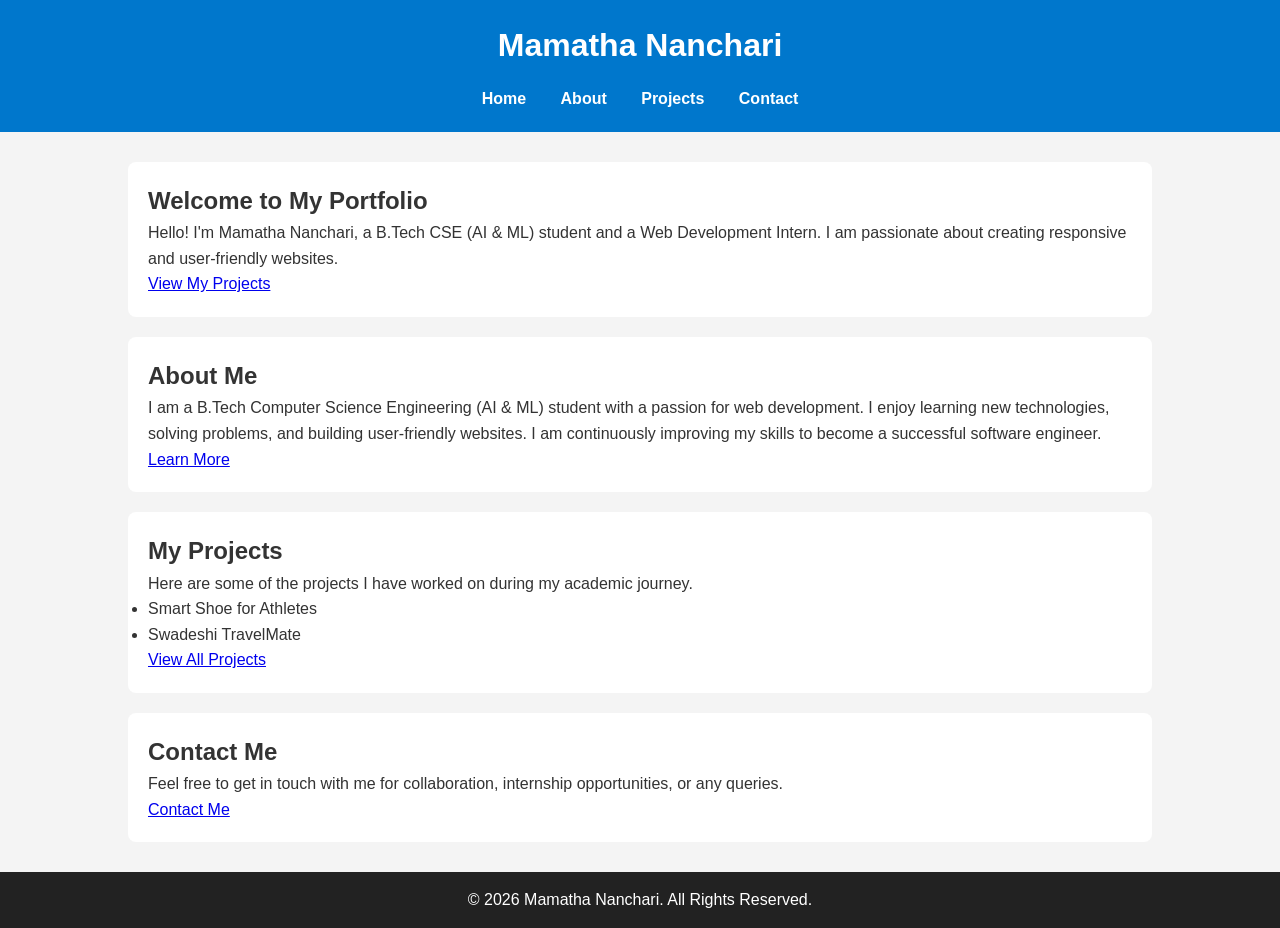
==== index.html @ 8ef8a7d9 "Initial portfolio website" ====
<!DOCTYPE html>
<html lang="en">
<head>
    <meta charset="UTF-8">
    <meta name="viewport" content="width=device-width, initial-scale=1.0">
    <meta name="description" content="Personal Portfolio Website of Mamatha Nanchari">
    <meta name="keywords" content="Portfolio, HTML5, CSS3, Web Development, Student">
    <meta name="author" content="Mamatha Nanchari">
    <title>Mamatha Nanchari | Portfolio</title>
    <link rel="stylesheet" href="css/style.css">
</head>
<body>
    <header>
        <h1>Mamatha Nanchari</h1>
        <nav aria-label="Main Navigation">
        <a href="index.html" aria-label="Go to Home page">Home</a>
        <a href="about.html" aria-label="Go to About page">About</a>
        <a href="projects.html" aria-label="Go to Projects page">Projects</a>
        <a href="contact.html" aria-label="Go to Contact page">Contact</a>
        </nav>                                                                                                                                                                                                                                                                                                                                                                                                                                                                                                                                                                                                                                                                                                                                                                                                                                                                                                                                                                                                                                                                                                                                                                                                                                                                                                                                                                                                                                                                                                                                                                                                                                                                                                                                                                                                                                                                                                                                                                                                                                                                                                                                                                                                                                                                                                                                                                                                                                                                                                                                                                                                                                                                                                                                                                                                                                                                                                                                                                                                                                                                                                                                                                                                                                                                                                                                                                                                                                                                                                                                                                                                                                                                                                                                                                                                                                                                                                                                                                                                                                                                                                                                                                                                                                                                                                                                                                                                                                                                                                                                                                                                                                                                                                                                                                                                                                                                                                                                                                                                                                                                                                                                                                                                                                                                                                                                                                                                                                                                              
    </header>
    <main>
        <section>
    <h2>Welcome to My Portfolio</h2>
    <p>
        Hello! I'm Mamatha Nanchari, a B.Tech CSE (AI & ML) student and a Web Development Intern. I am passionate about creating responsive and user-friendly websites.
    </p>
    <a href="projects.html">View My Projects</a>
    </section>

    <section>
    <h2>About Me</h2>
    <p>
        I am a B.Tech Computer Science Engineering (AI & ML) student with a passion for web development. I enjoy learning new technologies, solving problems, and building user-friendly websites. I am continuously improving my skills to become a successful software engineer.
    </p>
    <a href="about.html">Learn More</a>
    </section>

    <section>
    <h2>My Projects</h2>
    <p>
        Here are some of the projects I have worked on during my academic journey.
    </p>
    <ul>
        <li>Smart Shoe for Athletes</li>
        <li>Swadeshi TravelMate</li>
    </ul>
    <a href="projects.html">View All Projects</a>
     </section>

     <section>
    <h2>Contact Me</h2>
    <p>
        Feel free to get in touch with me for collaboration, internship opportunities, or any queries.
    </p>
    <a href="contact.html">Contact Me</a>
    </section>
    </main>
     <footer>
    <p>&copy; 2026 Mamatha Nanchari. All Rights Reserved.</p>
     </footer>
</body>
</html>
---- css/style.css ----
/* Reset */
*{
    margin:0;
    padding:0;
    box-sizing:border-box;
}

/* Body */
body{
    font-family: Arial, sans-serif;
    line-height:1.6;
    background:#f4f4f4;
    color:#333;
}

/* Header */
header{
    background:#0077cc;
    color:white;
    padding:20px;
    text-align:center;
}

/* Navigation */
nav{
    margin-top:15px;
}

nav a{
    color:white;
    text-decoration:none;
    margin:0 15px;
    font-weight:bold;
}

nav a:hover{
    text-decoration:underline;
}

/* Main */
main{
    width:80%;
    margin:30px auto;
}

/* Sections */
section{
    background:white;
    padding:20px;
    margin-bottom:20px;
    border-radius:8px;
}

/* Footer */
footer{
    background:#222;
    color:white;
    text-align:center;
    padding:15px;
}

/* Form */
input,
textarea{
    width:100%;
    padding:10px;
    margin-top:5px;
    margin-bottom:15px;
}

button{
    background:#0077cc;
    color:white;
    border:none;
    padding:10px 20px;
    cursor:pointer;
    border-radius:5px;
}

button:hover{
    background:#005fa3;
}
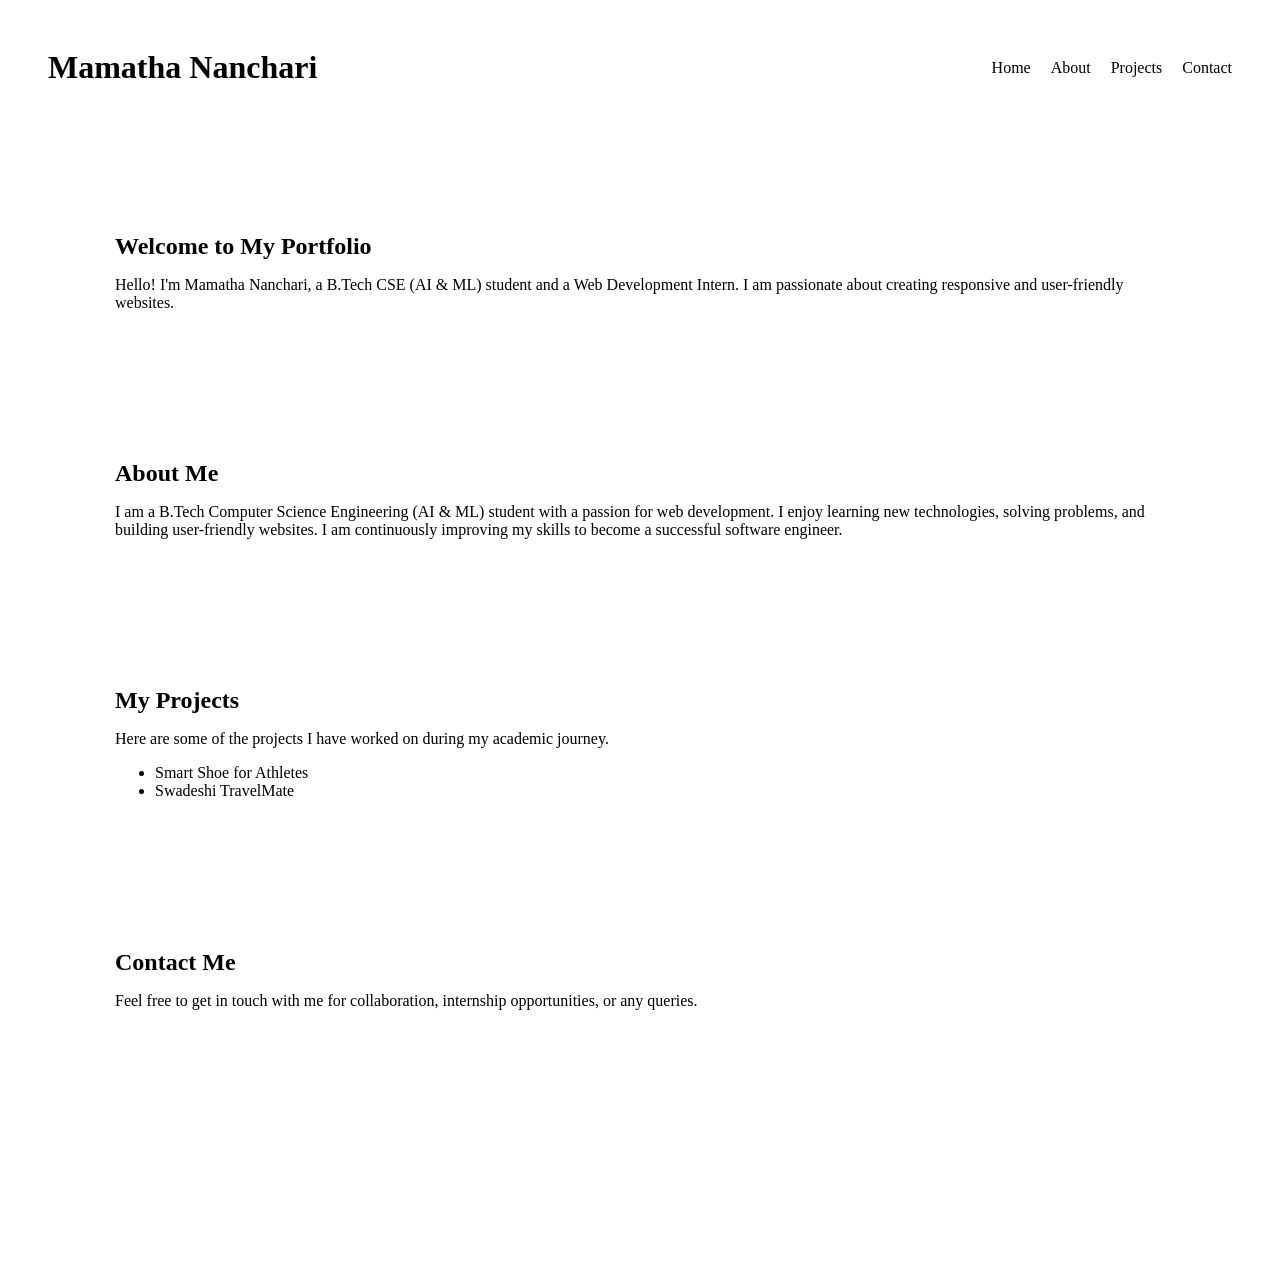
==== commit 12cfa176: "Updated portfolio website" ====
--- a/index.html
+++ b/index.html
@@ -3,61 +3,84 @@
 <head>
     <meta charset="UTF-8">
     <meta name="viewport" content="width=device-width, initial-scale=1.0">
+
     <meta name="description" content="Personal Portfolio Website of Mamatha Nanchari">
     <meta name="keywords" content="Portfolio, HTML5, CSS3, Web Development, Student">
     <meta name="author" content="Mamatha Nanchari">
+
     <title>Mamatha Nanchari | Portfolio</title>
+
     <link rel="stylesheet" href="css/style.css">
 </head>
+
 <body>
-    <header>
+
+    <header class="header">
         <h1>Mamatha Nanchari</h1>
-        <nav aria-label="Main Navigation">
-        <a href="index.html" aria-label="Go to Home page">Home</a>
-        <a href="about.html" aria-label="Go to About page">About</a>
-        <a href="projects.html" aria-label="Go to Projects page">Projects</a>
-        <a href="contact.html" aria-label="Go to Contact page">Contact</a>
-        </nav>                                                                                                                                                                                                                                                                                                                                                                                                                                                                                                                                                                                                                                                                                                                                                                                                                                                                                                                                                                                                                                                                                                                                                                                                                                                                                                                                                                                                                                                                                                                                                                                                                                                                                                                                                                                                                                                                                                                                                                                                                                                                                                                                                                                                                                                                                                                                                                                                                                                                                                                                                                                                                                                                                                                                                                                                                                                                                                                                                                                                                                                                                                                                                                                                                                                                                                                                                                                                                                                                                                                                                                                                                                                                                                                                                                                                                                                                                                                                                                                                                                                                                                                                                                                                                                                                                                                                                                                                                                                                                                                                                                                                                                                                                                                                                                                                                                                                                                                                                                                                                                                                                                                                                                                                                                                                                                                                                                                                                                                                              
+
+        <nav class="navbar" aria-label="Main Navigation">
+            <a href="index.html" aria-label="Go to Home page">Home</a>
+            <a href="about.html" aria-label="Go to About page">About</a>
+            <a href="projects.html" aria-label="Go to Projects page">Projects</a>
+            <a href="contact.html" aria-label="Go to Contact page">Contact</a>
+        </nav>
     </header>
-    <main>
-        <section>
-    <h2>Welcome to My Portfolio</h2>
-    <p>
-        Hello! I'm Mamatha Nanchari, a B.Tech CSE (AI & ML) student and a Web Development Intern. I am passionate about creating responsive and user-friendly websites.
-    </p>
-    <a href="projects.html">View My Projects</a>
-    </section>
 
-    <section>
-    <h2>About Me</h2>
-    <p>
-        I am a B.Tech Computer Science Engineering (AI & ML) student with a passion for web development. I enjoy learning new technologies, solving problems, and building user-friendly websites. I am continuously improving my skills to become a successful software engineer.
-    </p>
-    <a href="about.html">Learn More</a>
-    </section>
+    <main class="container">
 
-    <section>
-    <h2>My Projects</h2>
-    <p>
-        Here are some of the projects I have worked on during my academic journey.
-    </p>
-    <ul>
-        <li>Smart Shoe for Athletes</li>
-        <li>Swadeshi TravelMate</li>
-    </ul>
-    <a href="projects.html">View All Projects</a>
-     </section>
+        <section class="card">
+            <h2>Welcome to My Portfolio</h2>
 
-     <section>
-    <h2>Contact Me</h2>
-    <p>
-        Feel free to get in touch with me for collaboration, internship opportunities, or any queries.
-    </p>
-    <a href="contact.html">Contact Me</a>
-    </section>
+            <p>
+                Hello! I'm Mamatha Nanchari, a B.Tech CSE (AI & ML) student and a Web Development Intern. I am passionate about creating responsive and user-friendly websites.
+            </p>
+
+            <a href="projects.html">View My Projects</a>
+        </section>
+
+
+        <section class="card">
+            <h2>About Me</h2>
+
+            <p>
+                I am a B.Tech Computer Science Engineering (AI & ML) student with a passion for web development. I enjoy learning new technologies, solving problems, and building user-friendly websites. I am continuously improving my skills to become a successful software engineer.
+            </p>
+
+            <a href="about.html">Learn More</a>
+        </section>
+
+
+        <section class="card">
+            <h2>My Projects</h2>
+
+            <p>
+                Here are some of the projects I have worked on during my academic journey.
+            </p>
+
+            <ul>
+                <li>Smart Shoe for Athletes</li>
+                <li>Swadeshi TravelMate</li>
+            </ul>
+
+            <a href="projects.html">View All Projects</a>
+        </section>
+
+
+        <section class="card">
+            <h2>Contact Me</h2>
+
+            <p>
+                Feel free to get in touch with me for collaboration, internship opportunities, or any queries.
+            </p>
+
+            <a href="contact.html">Contact Me</a>
+        </section>
+
     </main>
-     <footer>
-    <p>&copy; 2026 Mamatha Nanchari. All Rights Reserved.</p>
-     </footer>
+
+    <footer>
+        <p>&copy; 2026 Mamatha Nanchari. All Rights Reserved.</p>
+    </footer>
+
 </body>
 </html>
--- a/css/style.css
+++ b/css/style.css
@@ -1,82 +1,85 @@
-/* Reset */
-*{
-    margin:0;
-    padding:0;
-    box-sizing:border-box;
+/* Header */
+.header{
+    background: var(--primary);
+    color: var(--white);
+    padding: 20px 40px;
+    display: flex;
+    justify-content: space-between;
+    align-items: center;
+    flex-wrap: wrap;
+    box-shadow: var(--shadow);
 }
 
-/* Body */
-body{
-    font-family: Arial, sans-serif;
-    line-height:1.6;
-    background:#f4f4f4;
-    color:#333;
-}
-
-/* Header */
-header{
-    background:#0077cc;
-    color:white;
-    padding:20px;
-    text-align:center;
+.header h1{
+    font-size: 2rem;
 }
 
 /* Navigation */
-nav{
-    margin-top:15px;
+.navbar{
+    display: flex;
+    gap: 20px;
 }
 
-nav a{
-    color:white;
-    text-decoration:none;
-    margin:0 15px;
-    font-weight:bold;
+.navbar a{
+    color: var(--white);
+    text-decoration: none;
+    font-weight: 500;
+    transition: 0.3s;
 }
 
-nav a:hover{
-    text-decoration:underline;
+.navbar a:hover{
+    color: #ffd43b;
 }
 
-/* Main */
-main{
-    width:80%;
-    margin:30px auto;
+/* Main Container */
+.container{
+    max-width: 1100px;
+    margin: 40px auto;
+    padding: 20px;
 }
 
-/* Sections */
-section{
-    background:white;
-    padding:20px;
-    margin-bottom:20px;
-    border-radius:8px;
+/* Cards */
+.card{
+    background: var(--white);
+    padding: 25px;
+    margin-bottom: 25px;
+    border-radius: 12px;
+    box-shadow: var(--shadow);
+    transition: transform 0.3s;
+}
+
+.card:hover{
+    transform: translateY(-5px);
+}
+
+.card h2{
+    color: var(--primary);
+    margin-bottom: 15px;
+}
+
+.card p{
+    margin-bottom: 15px;
+}
+
+/* Buttons/Links */
+.card a{
+    display: inline-block;
+    background: var(--primary);
+    color: white;
+    text-decoration: none;
+    padding: 10px 18px;
+    border-radius: 6px;
+    transition: 0.3s;
+}
+
+.card a:hover{
+    background: var(--secondary);
 }
 
 /* Footer */
 footer{
-    background:#222;
-    color:white;
-    text-align:center;
-    padding:15px;
-}
-
-/* Form */
-input,
-textarea{
-    width:100%;
-    padding:10px;
-    margin-top:5px;
-    margin-bottom:15px;
-}
-
-button{
-    background:#0077cc;
-    color:white;
-    border:none;
-    padding:10px 20px;
-    cursor:pointer;
-    border-radius:5px;
-}
-
-button:hover{
-    background:#005fa3;
+    background: var(--primary);
+    color: white;
+    text-align: center;
+    padding: 20px;
 }
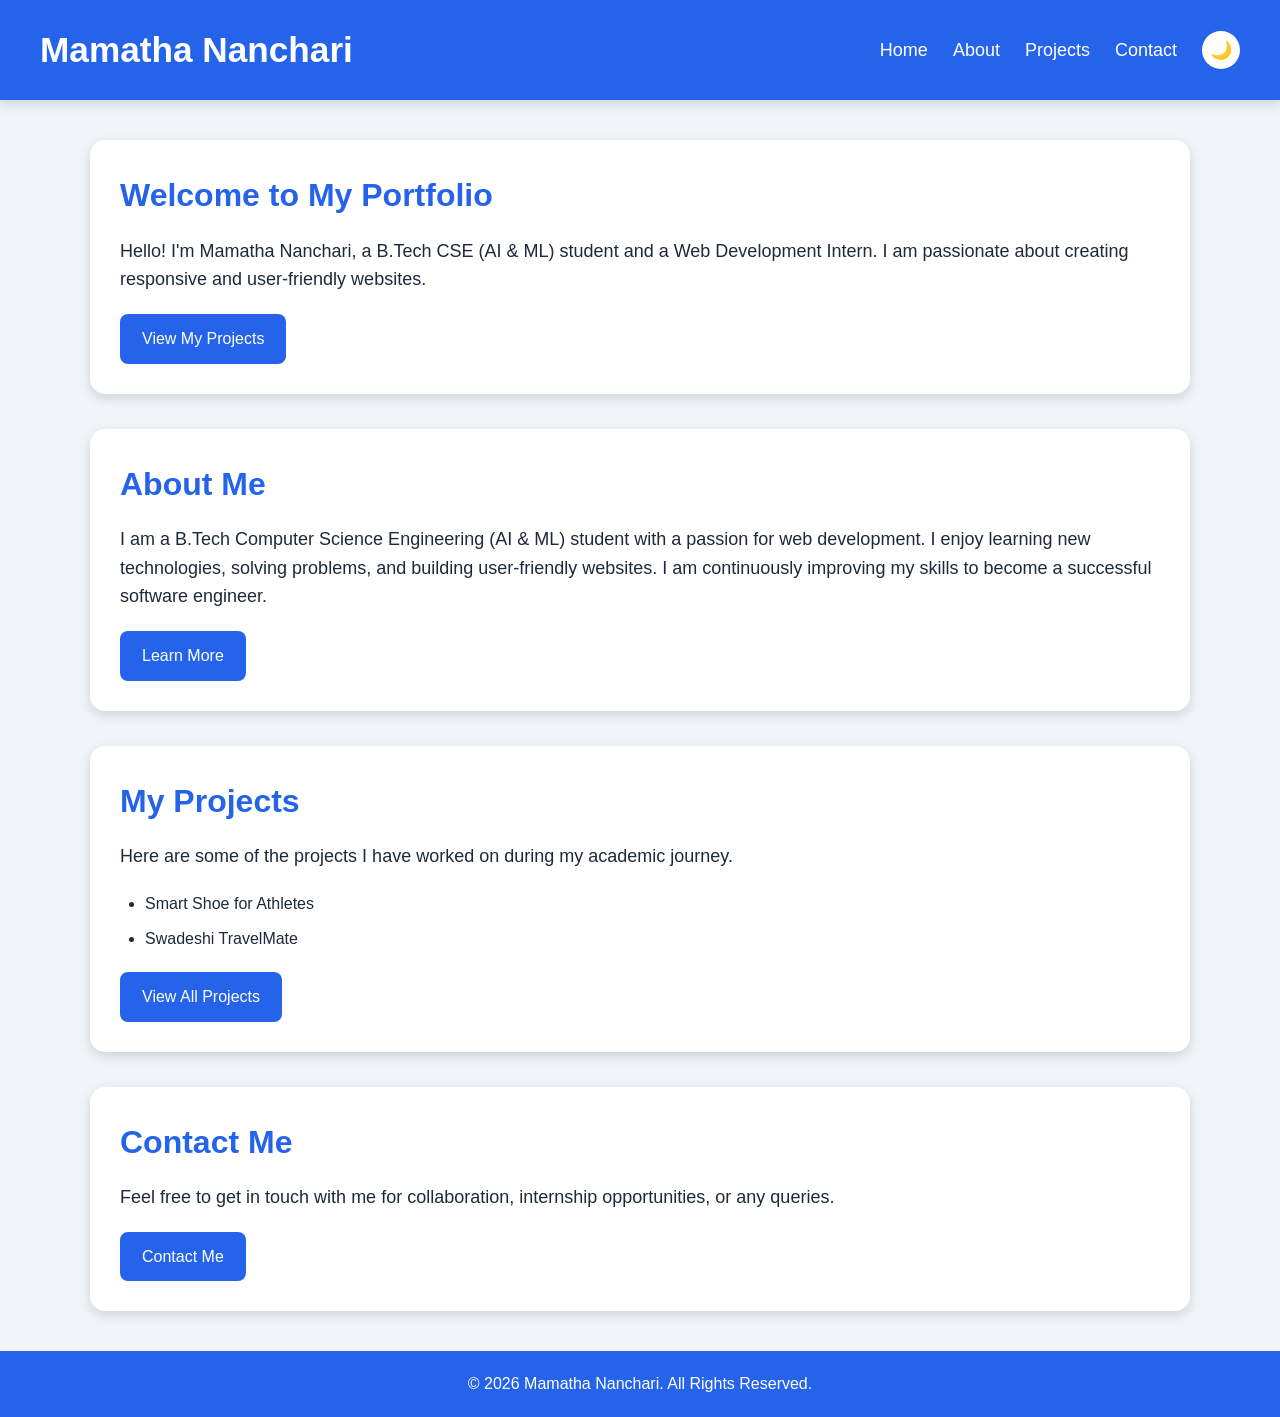
==== commit 7bdad194: "Completed Task 2 - Responsive Portfolio with Dark Mode" ====
--- a/index.html
+++ b/index.html
@@ -12,18 +12,17 @@
 
     <link rel="stylesheet" href="css/style.css">
 </head>
-
 <body>
 
     <header class="header">
         <h1>Mamatha Nanchari</h1>
-
-        <nav class="navbar" aria-label="Main Navigation">
-            <a href="index.html" aria-label="Go to Home page">Home</a>
-            <a href="about.html" aria-label="Go to About page">About</a>
-            <a href="projects.html" aria-label="Go to Projects page">Projects</a>
-            <a href="contact.html" aria-label="Go to Contact page">Contact</a>
-        </nav>
+       <nav class="navbar" aria-label="Main Navigation">
+        <a href="index.html">Home</a>
+        <a href="about.html">About</a>
+        <a href="projects.html">Projects</a>
+        <a href="contact.html">Contact</a>
+        <button id="theme-toggle">🌙</button>
+</nav>
     </header>
 
     <main class="container">
@@ -79,8 +78,8 @@
     </main>
 
     <footer>
-        <p>&copy; 2026 Mamatha Nanchari. All Rights Reserved.</p>
-    </footer>
-
+    <p>&copy; 2026 Mamatha Nanchari. All Rights Reserved.</p>
+</footer>
+<script src="script.js"></script>
 </body>
 </html>
--- a/css/style.css
+++ b/css/style.css
@@ -1,85 +1,272 @@
-/* Header */
+/* ================================
+   CSS VARIABLES
+================================ */
+
+:root {
+    --primary: #2563eb;
+    --secondary: #1d4ed8;
+    --white: #ffffff;
+    --dark: #1e293b;
+    --light: #f1f5f9;
+    --shadow: 0 4px 12px rgba(0,0,0,0.15);
+}
+
+/* ================================
+   RESET
+================================ */
+
+*{
+    margin:0;
+    padding:0;
+    box-sizing:border-box;
+}
+
+/* ================================
+   BODY
+================================ */
+
+body{
+    font-family:Arial, Helvetica, sans-serif;
+    background:var(--light);
+    color:var(--dark);
+    line-height:1.6;
+    transition:0.4s;
+}
+
+/* ================================
+   HEADER
+================================ */
+
 .header{
-    background: var(--primary);
-    color: var(--white);
-    padding: 20px 40px;
-    display: flex;
-    justify-content: space-between;
-    align-items: center;
-    flex-wrap: wrap;
-    box-shadow: var(--shadow);
+    background:var(--primary);
+    color:white;
+
+    display:flex;
+    justify-content:space-between;
+    align-items:center;
+
+    padding:22px 40px;
+
+    box-shadow:var(--shadow);
 }
 
 .header h1{
-    font-size: 2rem;
-}
-
-/* Navigation */
+    font-size:2.2rem;
+}
+
+/* ================================
+   NAVBAR
+================================ */
+
 .navbar{
-    display: flex;
-    gap: 20px;
+    display:flex;
+    align-items:center;
+    gap:25px;
 }
 
 .navbar a{
-    color: var(--white);
-    text-decoration: none;
-    font-weight: 500;
-    transition: 0.3s;
+    color:white;
+    text-decoration:none;
+    font-size:18px;
+    font-weight:500;
+    transition:.3s;
 }
 
 .navbar a:hover{
-    color: #ffd43b;
-}
-
-/* Main Container */
+    color:#ffd43b;
+}
+
+/* ================================
+   THEME BUTTON
+================================ */
+
+#theme-toggle{
+    background:white;
+    border:none;
+    border-radius:50%;
+    width:38px;
+    height:38px;
+    cursor:pointer;
+    font-size:18px;
+    transition:.3s;
+}
+
+#theme-toggle:hover{
+    transform:scale(1.1);
+}
+
+/* ================================
+   CONTAINER
+================================ */
+
 .container{
-    max-width: 1100px;
-    margin: 40px auto;
-    padding: 20px;
-}
-
-/* Cards */
+    width:90%;
+    max-width:1100px;
+    margin:40px auto;
+}
+
+/* ================================
+   CARD
+================================ */
+
 .card{
-    background: var(--white);
-    padding: 25px;
-    margin-bottom: 25px;
-    border-radius: 12px;
-    box-shadow: var(--shadow);
-    transition: transform 0.3s;
+    background:white;
+    margin-bottom:35px;
+    padding:30px;
+    border-radius:15px;
+    box-shadow:var(--shadow);
+    transition:.3s;
 }
 
 .card:hover{
-    transform: translateY(-5px);
+    transform:translateY(-5px);
 }
 
 .card h2{
-    color: var(--primary);
-    margin-bottom: 15px;
+    color:var(--primary);
+    margin-bottom:15px;
+    font-size:2rem;
 }
 
 .card p{
-    margin-bottom: 15px;
-}
-
-/* Buttons/Links */
+    margin-bottom:20px;
+    font-size:18px;
+}
+
+/* ================================
+   LIST
+================================ */
+
+.card ul{
+    margin-left:25px;
+    margin-bottom:20px;
+}
+
+.card li{
+    margin-bottom:10px;
+}
+
+/* ================================
+   BUTTONS
+================================ */
+
 .card a{
-    display: inline-block;
-    background: var(--primary);
-    color: white;
-    text-decoration: none;
-    padding: 10px 18px;
-    border-radius: 6px;
-    transition: 0.3s;
+    display:inline-block;
+    background:var(--primary);
+    color:white;
+    text-decoration:none;
+    padding:12px 22px;
+    border-radius:8px;
+    transition:.3s;
 }
 
 .card a:hover{
-    background: var(--secondary);
-}
-
-/* Footer */
+    background:var(--secondary);
+}
+
+/* ================================
+   FOOTER
+================================ */
+
 footer{
-    background: var(--primary);
-    color: white;
-    text-align: center;
-    padding: 20px;
+    background:var(--primary);
+    color:white;
+    text-align:center;
+    padding:20px;
+    margin-top:30px;
+}
+
+/* ================================
+   RESPONSIVE TABLET
+================================ */
+
+@media(max-width:768px){
+
+.header{
+    flex-direction:column;
+    gap:20px;
+    text-align:center;
+}
+
+.navbar{
+    flex-wrap:wrap;
+    justify-content:center;
+}
+
+.container{
+    width:95%;
+}
+
+}
+
+/* ================================
+   RESPONSIVE MOBILE
+================================ */
+
+@media(max-width:480px){
+
+.header h1{
+    font-size:1.8rem;
+}
+
+.navbar{
+    flex-direction:column;
+    gap:12px;
+}
+
+.card{
+    padding:22px;
+}
+
+.card h2{
+    font-size:1.5rem;
+}
+
+.card p{
+    font-size:16px;
+}
+
+}
+
+/* ================================
+   DARK MODE
+================================ */
+
+.dark-mode{
+    background:#111827;
+    color:white;
+}
+
+.dark-mode .header{
+    background:#0f172a;
+}
+
+.dark-mode .card{
+    background:#1f2937;
+    color:white;
+}
+
+.dark-mode .card h2{
+    color:#60a5fa;
+}
+
+.dark-mode .card a{
+    background:#2563eb;
+}
+
+.dark-mode .card a:hover{
+    background:#1d4ed8;
+}
+
+.dark-mode footer{
+    background:#0f172a;
+}
+
+.dark-mode .navbar a{
+    color:white;
+}
+
+.dark-mode #theme-toggle{
+    background:#374151;
+    color:white;
 }
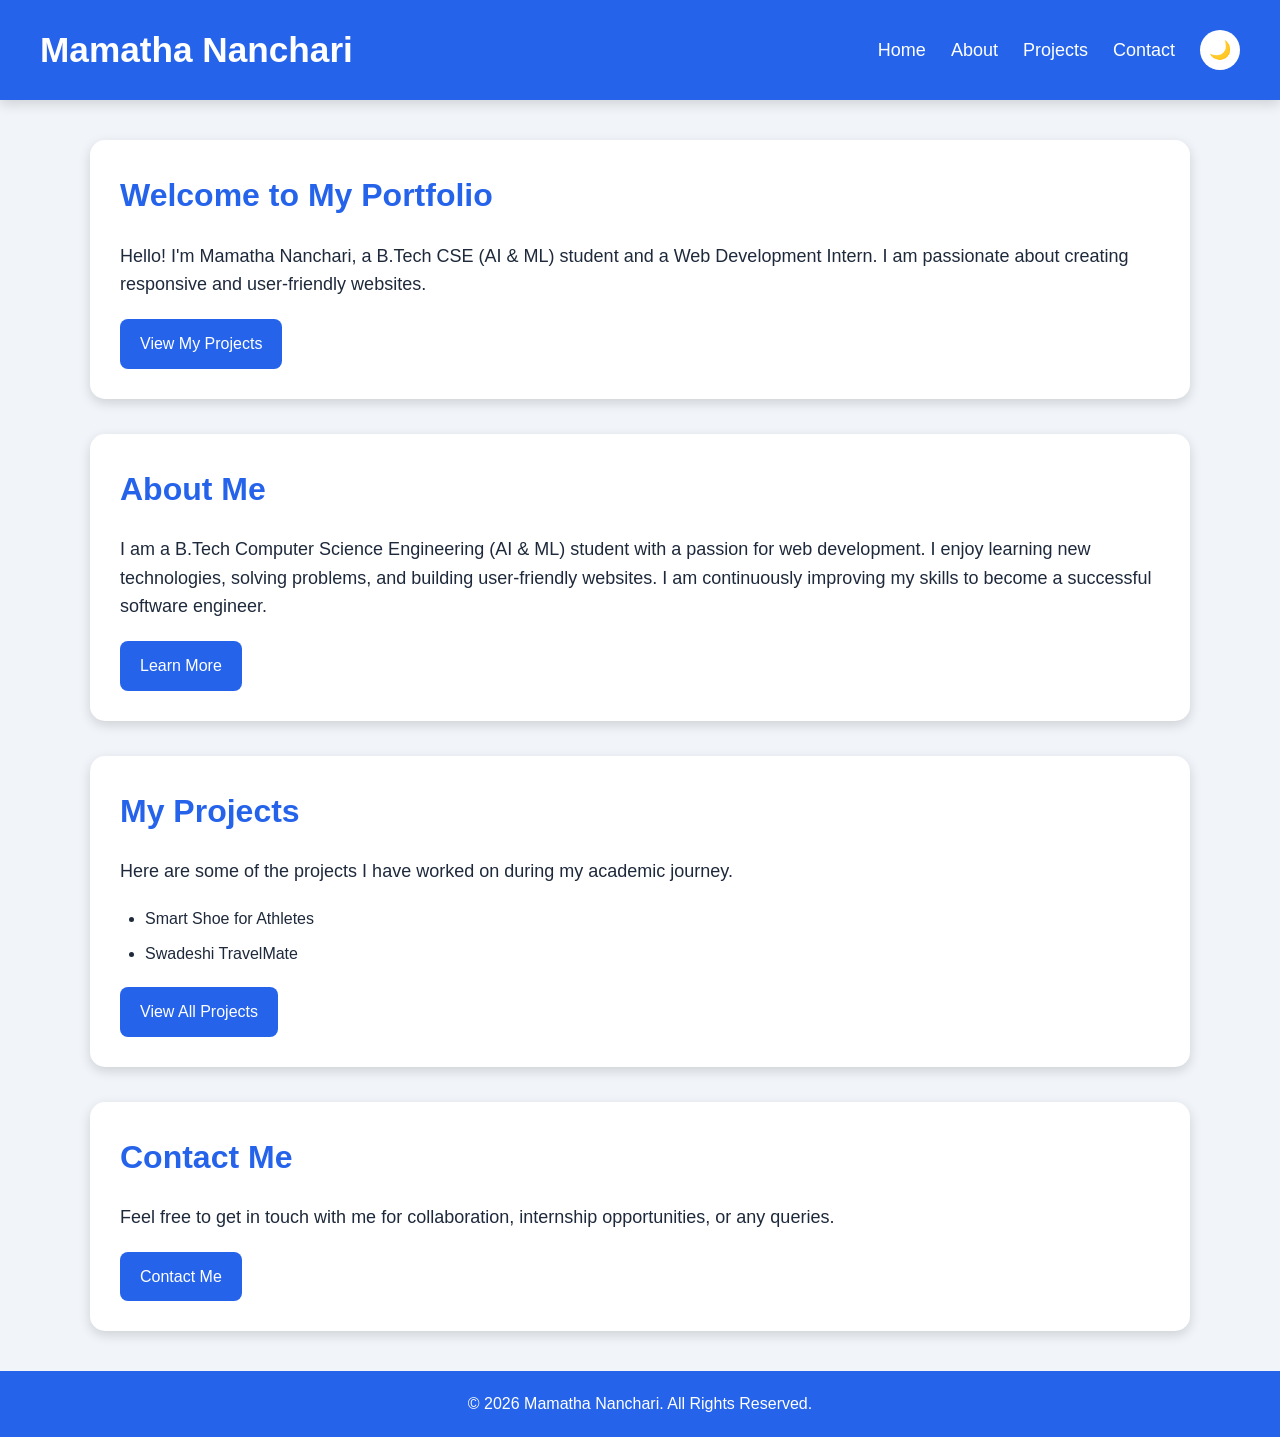
==== commit 42cd5607: "Completed Task 3 - Portfolio with Project Management" ====
--- a/index.html
+++ b/index.html
@@ -1,5 +1,6 @@
 <!DOCTYPE html>
 <html lang="en">
+
 <head>
     <meta charset="UTF-8">
     <meta name="viewport" content="width=device-width, initial-scale=1.0">
@@ -12,74 +13,93 @@
 
     <link rel="stylesheet" href="css/style.css">
 </head>
+
 <body>
 
-    <header class="header">
-        <h1>Mamatha Nanchari</h1>
-       <nav class="navbar" aria-label="Main Navigation">
+<header class="header">
+
+    <h1>Mamatha Nanchari</h1>
+
+    <nav class="navbar" aria-label="Main Navigation">
         <a href="index.html">Home</a>
         <a href="about.html">About</a>
         <a href="projects.html">Projects</a>
         <a href="contact.html">Contact</a>
+
         <button id="theme-toggle">🌙</button>
-</nav>
-    </header>
+    </nav>
 
-    <main class="container">
+</header>
 
-        <section class="card">
-            <h2>Welcome to My Portfolio</h2>
+<main class="container">
 
-            <p>
-                Hello! I'm Mamatha Nanchari, a B.Tech CSE (AI & ML) student and a Web Development Intern. I am passionate about creating responsive and user-friendly websites.
-            </p>
+    <section class="card">
 
-            <a href="projects.html">View My Projects</a>
-        </section>
+        <h2>Welcome to My Portfolio</h2>
 
+        <p>
+            Hello! I'm Mamatha Nanchari, a B.Tech CSE (AI & ML) student and a Web Development Intern.
+            I am passionate about creating responsive and user-friendly websites.
+        </p>
 
-        <section class="card">
-            <h2>About Me</h2>
+        <a href="projects.html">View My Projects</a>
 
-            <p>
-                I am a B.Tech Computer Science Engineering (AI & ML) student with a passion for web development. I enjoy learning new technologies, solving problems, and building user-friendly websites. I am continuously improving my skills to become a successful software engineer.
-            </p>
+    </section>
 
-            <a href="about.html">Learn More</a>
-        </section>
+    <section class="card">
 
+        <h2>About Me</h2>
 
-        <section class="card">
-            <h2>My Projects</h2>
+        <p>
+            I am a B.Tech Computer Science Engineering (AI & ML) student with a passion for web development.
+            I enjoy learning new technologies, solving problems, and building user-friendly websites.
+            I am continuously improving my skills to become a successful software engineer.
+        </p>
 
-            <p>
-                Here are some of the projects I have worked on during my academic journey.
-            </p>
+        <a href="about.html">Learn More</a>
 
-            <ul>
-                <li>Smart Shoe for Athletes</li>
-                <li>Swadeshi TravelMate</li>
-            </ul>
+    </section>
 
-            <a href="projects.html">View All Projects</a>
-        </section>
+    <section class="card">
 
+        <h2>My Projects</h2>
 
-        <section class="card">
-            <h2>Contact Me</h2>
+        <p>
+            Here are some of the projects I have worked on during my academic journey.
+        </p>
 
-            <p>
-                Feel free to get in touch with me for collaboration, internship opportunities, or any queries.
-            </p>
+        <ul>
+            <li>Smart Shoe for Athletes</li>
+            <li>Swadeshi TravelMate</li>
+        </ul>
 
-            <a href="contact.html">Contact Me</a>
-        </section>
+        <a href="projects.html">View All Projects</a>
 
-    </main>
+    </section>
 
-    <footer>
+    <section class="card">
+
+        <h2>Contact Me</h2>
+
+        <p>
+            Feel free to get in touch with me for collaboration,
+            internship opportunities, or any queries.
+        </p>
+
+        <a href="contact.html">Contact Me</a>
+
+    </section>
+
+</main>
+
+<footer>
+
     <p>&copy; 2026 Mamatha Nanchari. All Rights Reserved.</p>
+
 </footer>
+
 <script src="script.js"></script>
+
 </body>
+
 </html>
--- a/css/style.css
+++ b/css/style.css
@@ -2,13 +2,13 @@
    CSS VARIABLES
 ================================ */
 
-:root {
-    --primary: #2563eb;
-    --secondary: #1d4ed8;
-    --white: #ffffff;
-    --dark: #1e293b;
-    --light: #f1f5f9;
-    --shadow: 0 4px 12px rgba(0,0,0,0.15);
+:root{
+    --primary:#2563eb;
+    --secondary:#1d4ed8;
+    --white:#ffffff;
+    --dark:#1e293b;
+    --light:#f1f5f9;
+    --shadow:0 4px 12px rgba(0,0,0,0.15);
 }
 
 /* ================================
@@ -30,7 +30,7 @@
     background:var(--light);
     color:var(--dark);
     line-height:1.6;
-    transition:0.4s;
+    transition:.4s;
 }
 
 /* ================================
@@ -40,13 +40,10 @@
 .header{
     background:var(--primary);
     color:white;
-
     display:flex;
     justify-content:space-between;
     align-items:center;
-
     padding:22px 40px;
-
     box-shadow:var(--shadow);
 }
 
@@ -81,12 +78,12 @@
 ================================ */
 
 #theme-toggle{
-    background:white;
+    width:40px;
+    height:40px;
     border:none;
     border-radius:50%;
-    width:38px;
-    height:38px;
     cursor:pointer;
+    background:white;
     font-size:18px;
     transition:.3s;
 }
@@ -111,8 +108,8 @@
 
 .card{
     background:white;
+    padding:30px;
     margin-bottom:35px;
-    padding:30px;
     border-radius:15px;
     box-shadow:var(--shadow);
     transition:.3s;
@@ -124,18 +121,18 @@
 
 .card h2{
     color:var(--primary);
-    margin-bottom:15px;
+    margin-bottom:20px;
     font-size:2rem;
 }
 
+.card h3{
+    margin-bottom:10px;
+}
+
 .card p{
+    font-size:18px;
     margin-bottom:20px;
-    font-size:18px;
-}
-
-/* ================================
-   LIST
-================================ */
+}
 
 .card ul{
     margin-left:25px;
@@ -150,18 +147,140 @@
    BUTTONS
 ================================ */
 
-.card a{
+.card a,
+.card button{
     display:inline-block;
     background:var(--primary);
     color:white;
     text-decoration:none;
-    padding:12px 22px;
+    padding:12px 20px;
+    border:none;
     border-radius:8px;
+    cursor:pointer;
     transition:.3s;
 }
 
-.card a:hover{
+.card a:hover,
+.card button:hover{
     background:var(--secondary);
+}
+
+/* ================================
+   CONTACT FORM
+================================ */
+
+form input,
+form textarea{
+    width:100%;
+    padding:12px;
+    margin-top:8px;
+    margin-bottom:20px;
+    border:1px solid #ccc;
+    border-radius:8px;
+    font-size:16px;
+}
+
+form textarea{
+    resize:vertical;
+}
+
+/* ================================
+   PROJECT MANAGER
+================================ */
+
+#manage-projects input,
+#manage-projects textarea{
+    width:100%;
+    padding:12px;
+    margin-bottom:15px;
+    border:1px solid #ccc;
+    border-radius:8px;
+    font-size:16px;
+}
+
+#manage-projects textarea{
+    resize:vertical;
+}
+
+#addProjectBtn{
+    margin-bottom:20px;
+}
+
+.filters{
+    display:flex;
+    gap:10px;
+    margin:20px 0;
+}
+
+.filters button{
+    padding:10px 18px;
+}
+
+#projectList{
+    list-style:none;
+    margin-top:20px;
+}
+
+#projectList li{
+    background:#f8fafc;
+    border:1px solid #ddd;
+    border-radius:10px;
+    padding:18px;
+    margin-bottom:15px;
+    display:flex;
+    justify-content:space-between;
+    align-items:center;
+    flex-wrap:wrap;
+    box-shadow:0 2px 8px rgba(0,0,0,.08);
+}
+
+.project-info{
+    flex:1;
+}
+
+.project-info h3{
+    color:var(--primary);
+    margin-bottom:5px;
+}
+
+.project-info p{
+    margin:0;
+}
+
+.project-buttons{
+    display:flex;
+    gap:10px;
+    margin-top:10px;
+}
+
+.complete{
+    background:#16a34a;
+}
+
+.edit{
+    background:#f59e0b;
+}
+
+.delete{
+    background:#dc2626;
+}
+
+.complete:hover{
+    background:#15803d;
+}
+
+.edit:hover{
+    background:#d97706;
+}
+
+.delete:hover{
+    background:#b91c1c;
+}
+
+.completed .project-info h3,
+.completed .project-info p{
+    text-decoration:line-through;
+    opacity:.6;
 }
 
 /* ================================
@@ -177,15 +296,15 @@
 }
 
 /* ================================
-   RESPONSIVE TABLET
+   TABLET
 ================================ */
 
 @media(max-width:768px){
 
 .header{
     flex-direction:column;
+    text-align:center;
     gap:20px;
-    text-align:center;
 }
 
 .navbar{
@@ -197,10 +316,19 @@
     width:95%;
 }
 
-}
-
-/* ================================
-   RESPONSIVE MOBILE
+#projectList li{
+    flex-direction:column;
+    align-items:flex-start;
+}
+
+.project-buttons{
+    margin-top:15px;
+}
+
+}
+
+/* ================================
+   MOBILE
 ================================ */
 
 @media(max-width:480px){
@@ -211,21 +339,38 @@
 
 .navbar{
     flex-direction:column;
-    gap:12px;
+    gap:15px;
 }
 
 .card{
-    padding:22px;
+    padding:20px;
 }
 
 .card h2{
-    font-size:1.5rem;
+    font-size:1.6rem;
 }
 
 .card p{
     font-size:16px;
 }
 
+.filters{
+    flex-direction:column;
+}
+
+.filters button{
+    width:100%;
+}
+
+.project-buttons{
+    width:100%;
+    flex-direction:column;
+}
+
+.project-buttons button{
+    width:100%;
+}
+
 }
 
 /* ================================
@@ -250,11 +395,13 @@
     color:#60a5fa;
 }
 
-.dark-mode .card a{
+.dark-mode .card a,
+.dark-mode .card button{
     background:#2563eb;
 }
 
-.dark-mode .card a:hover{
+.dark-mode .card a:hover,
+.dark-mode .card button:hover{
     background:#1d4ed8;
 }
 
@@ -269,4 +416,22 @@
 .dark-mode #theme-toggle{
     background:#374151;
     color:white;
+}
+
+.dark-mode form input,
+.dark-mode form textarea,
+.dark-mode #manage-projects input,
+.dark-mode #manage-projects textarea{
+    background:#374151;
+    color:white;
+    border:1px solid #555;
+}
+
+.dark-mode #projectList li{
+    background:#374151;
+    border:1px solid #4b5563;
+}
+
+.dark-mode .project-info h3{
+    color:#60a5fa;
 }
